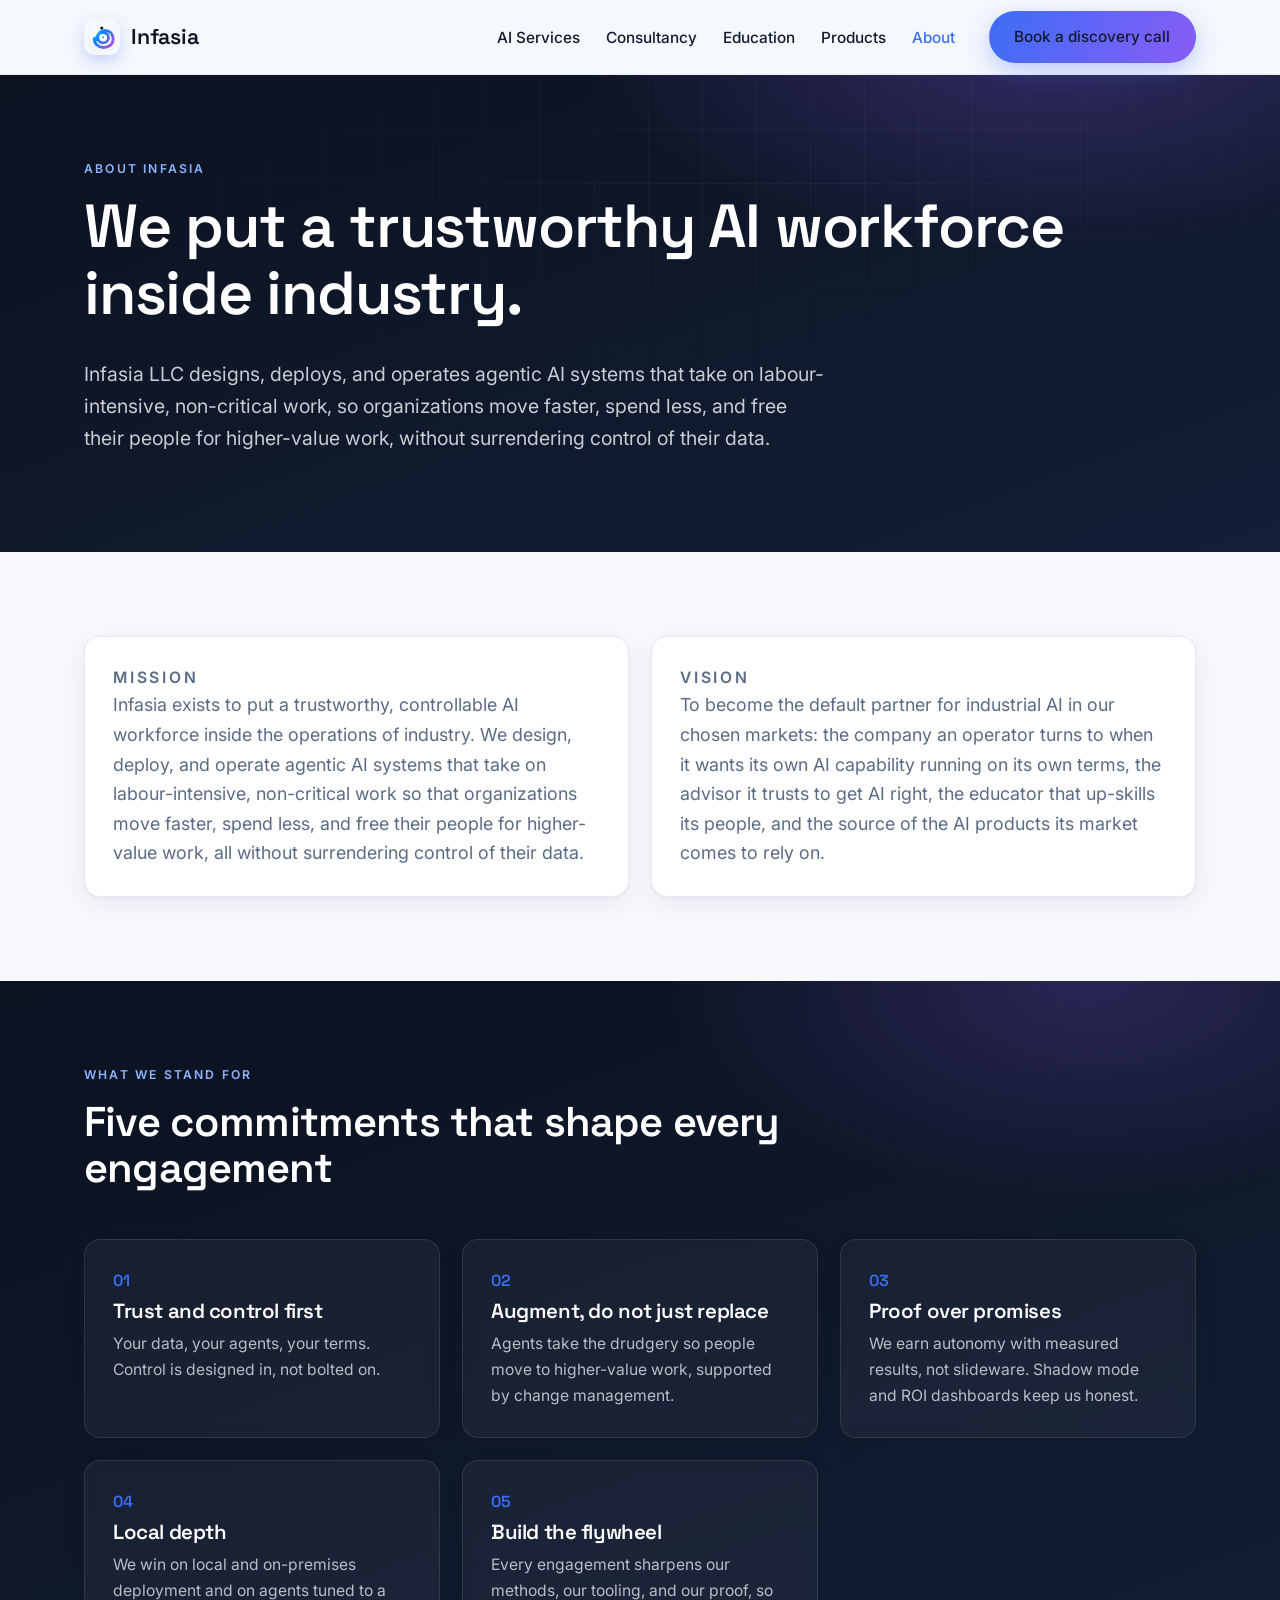
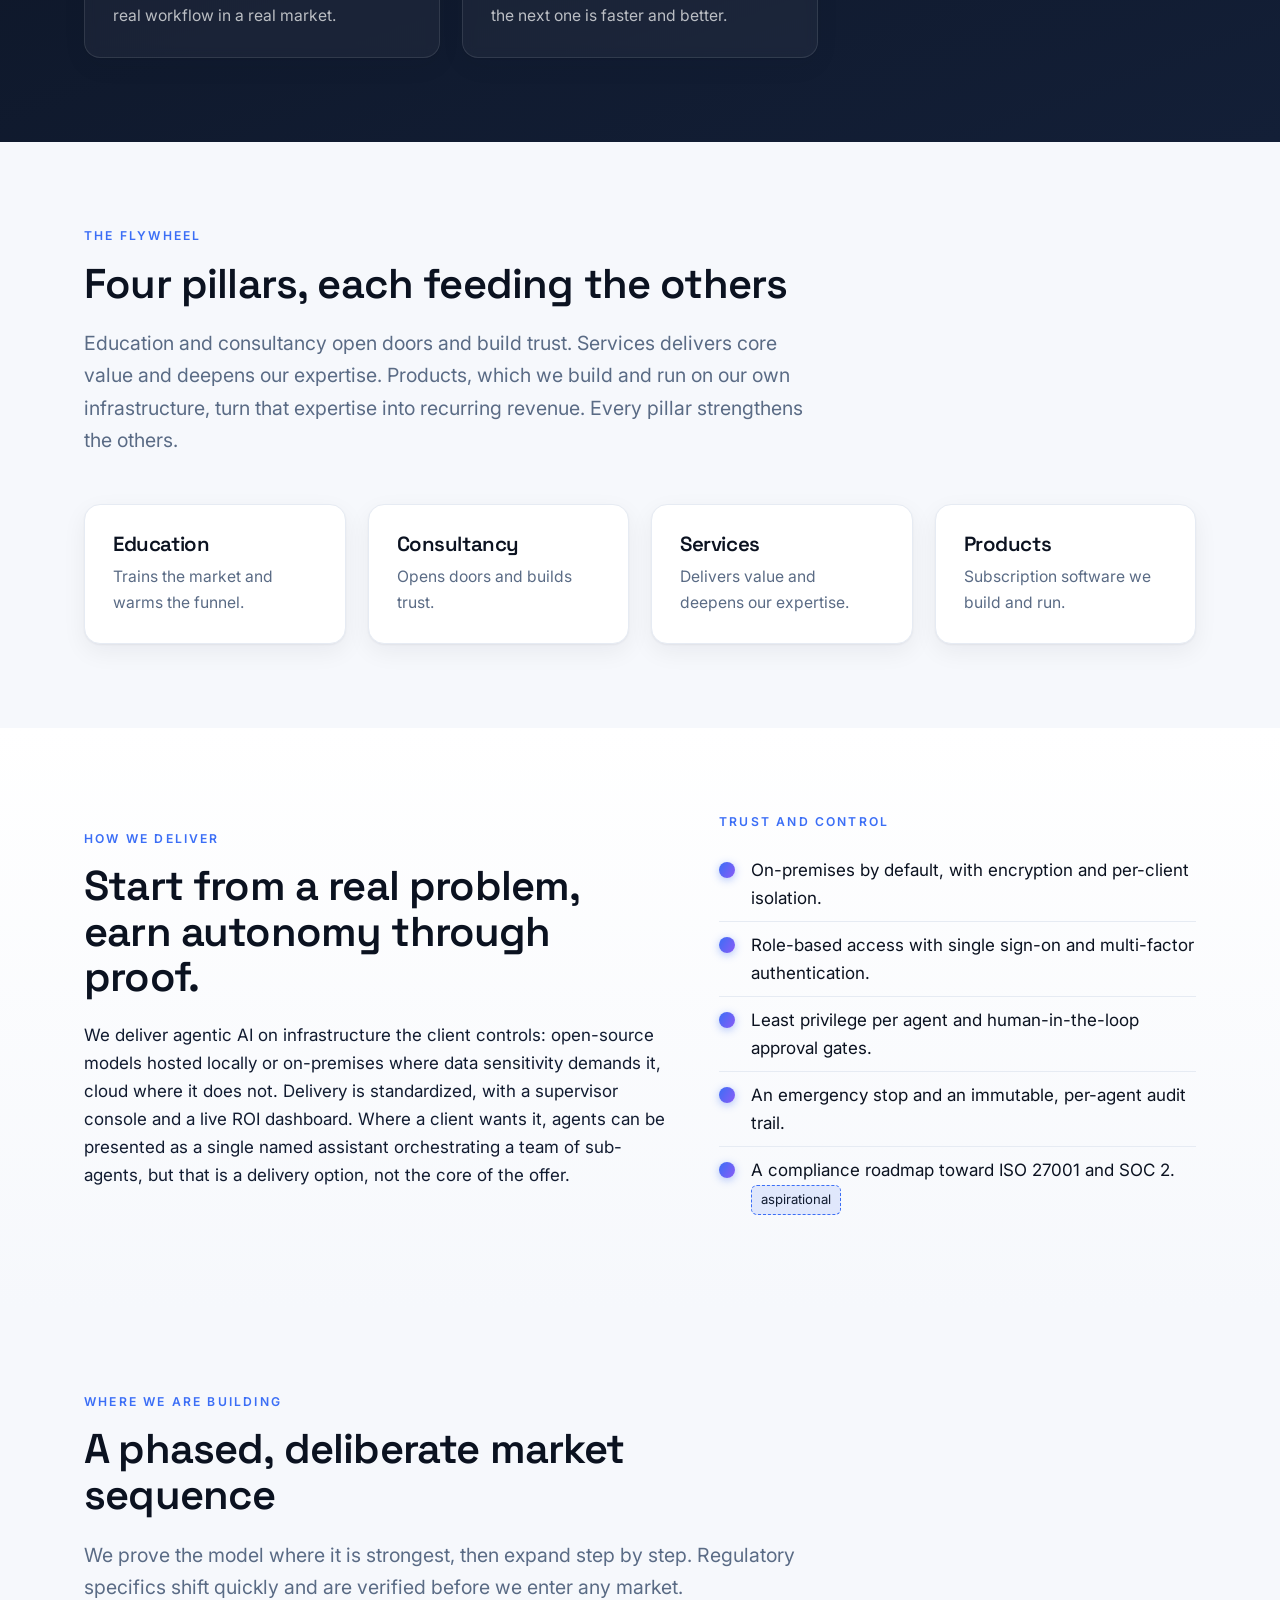
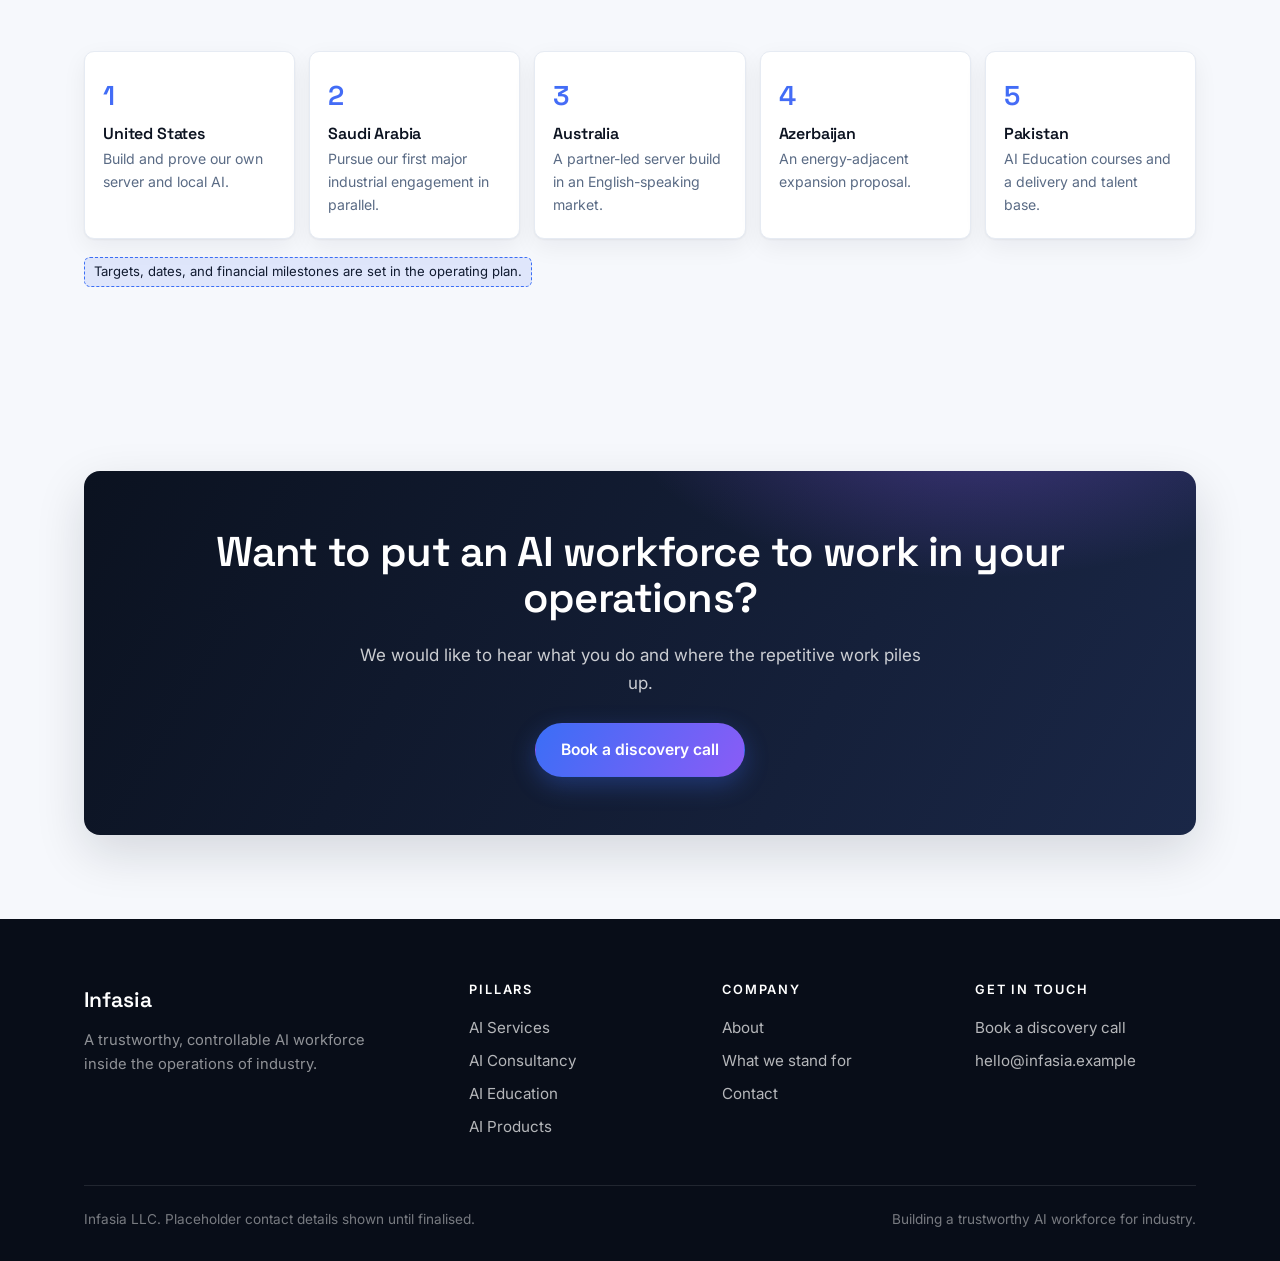
==== about.html @ 5b5d601c "Infasia website ready for GitHub Pages: real logo, favicons, CNAME, deploy guide" ====
<!DOCTYPE html>
<html lang="en">
<head>
<meta charset="UTF-8" />
<meta name="viewport" content="width=device-width, initial-scale=1.0" />
<title>About | Infasia</title>
<meta name="description" content="Infasia exists to put a trustworthy, controllable AI workforce inside the operations of industry. Our mission, vision, values, and the flywheel that drives us." />
<link rel="preconnect" href="https://fonts.googleapis.com" />
<link rel="preconnect" href="https://fonts.gstatic.com" crossorigin />
<link href="https://fonts.googleapis.com/css2?family=Space+Grotesk:wght@400;500;600;700&family=Inter:wght@400;500;600&display=swap" rel="stylesheet" />
<link rel="icon" href="assets/logo-mark.svg" type="image/svg+xml" />
<link rel="icon" type="image/png" href="assets/logo-mark.png" />
<link rel="apple-touch-icon" href="assets/logo-mark.png" />
<link rel="stylesheet" href="assets/styles.css" />
</head>
<body>

<header class="site-header">
  <div class="wrap nav">
    <a class="brand" href="index.html" aria-label="Infasia home">
      <img class="mark" src="assets/logo-mark.svg" alt="Infasia logo" width="36" height="36" />
      <span class="name">Infasia</span>
    </a>
    <button class="nav-toggle" aria-label="Menu">&#9776;</button>
    <ul class="nav-links">
      <li><a href="services.html">AI Services</a></li>
      <li><a href="consultancy.html">Consultancy</a></li>
      <li><a href="education.html">Education</a></li>
      <li><a href="products.html">Products</a></li>
      <li><a href="about.html">About</a></li>
      <li class="nav-cta"><a class="btn btn-gold" href="contact.html">Book a discovery call</a></li>
    </ul>
  </div>
</header>

<section class="page-head">
  <div class="wrap">
    <p class="eyebrow">About Infasia</p>
    <h1>We put a trustworthy AI workforce inside industry.</h1>
    <p class="lede">Infasia LLC designs, deploys, and operates agentic AI systems that take on labour-intensive, non-critical work, so organizations move faster, spend less, and free their people for higher-value work, without surrendering control of their data.</p>
  </div>
</section>

<!-- MISSION + VISION -->
<section>
  <div class="wrap">
    <div class="grid grid-2">
      <div class="card">
        <p class="eyebrow">Mission</p>
        <p class="prose" style="font-size:1.12rem;">Infasia exists to put a trustworthy, controllable AI workforce inside the operations of industry. We design, deploy, and operate agentic AI systems that take on labour-intensive, non-critical work so that organizations move faster, spend less, and free their people for higher-value work, all without surrendering control of their data.</p>
      </div>
      <div class="card">
        <p class="eyebrow">Vision</p>
        <p class="prose" style="font-size:1.12rem;">To become the default partner for industrial AI in our chosen markets: the company an operator turns to when it wants its own AI capability running on its own terms, the advisor it trusts to get AI right, the educator that up-skills its people, and the source of the AI products its market comes to rely on.</p>
      </div>
    </div>
  </div>
</section>

<!-- VALUES -->
<section id="values" class="bg-ink">
  <div class="wrap">
    <div class="section-head">
      <p class="eyebrow">What we stand for</p>
      <h2>Five commitments that shape every engagement</h2>
    </div>
    <div class="grid grid-3">
      <div class="card dark">
        <span class="pillar-num">01</span>
        <h3>Trust and control first</h3>
        <p>Your data, your agents, your terms. Control is designed in, not bolted on.</p>
      </div>
      <div class="card dark">
        <span class="pillar-num">02</span>
        <h3>Augment, do not just replace</h3>
        <p>Agents take the drudgery so people move to higher-value work, supported by change management.</p>
      </div>
      <div class="card dark">
        <span class="pillar-num">03</span>
        <h3>Proof over promises</h3>
        <p>We earn autonomy with measured results, not slideware. Shadow mode and ROI dashboards keep us honest.</p>
      </div>
      <div class="card dark">
        <span class="pillar-num">04</span>
        <h3>Local depth</h3>
        <p>We win on local and on-premises deployment and on agents tuned to a real workflow in a real market.</p>
      </div>
      <div class="card dark">
        <span class="pillar-num">05</span>
        <h3>Build the flywheel</h3>
        <p>Every engagement sharpens our methods, our tooling, and our proof, so the next one is faster and better.</p>
      </div>
    </div>
  </div>
</section>

<!-- FLYWHEEL -->
<section>
  <div class="wrap">
    <div class="section-head">
      <p class="eyebrow">The flywheel</p>
      <h2>Four pillars, each feeding the others</h2>
      <p class="lede muted">Education and consultancy open doors and build trust. Services delivers core value and deepens our expertise. Products, which we build and run on our own infrastructure, turn that expertise into recurring revenue. Every pillar strengthens the others.</p>
    </div>
    <div class="grid grid-4">
      <a class="card" href="education.html"><h3>Education</h3><p>Trains the market and warms the funnel.</p></a>
      <a class="card" href="consultancy.html"><h3>Consultancy</h3><p>Opens doors and builds trust.</p></a>
      <a class="card" href="services.html"><h3>Services</h3><p>Delivers value and deepens our expertise.</p></a>
      <a class="card" href="products.html"><h3>Products</h3><p>Subscription software we build and run.</p></a>
    </div>
  </div>
</section>

<!-- HOW WE DELIVER / TRUST -->
<section class="bg-soft">
  <div class="wrap">
    <div class="split">
      <div>
        <p class="eyebrow">How we deliver</p>
        <h2>Start from a real problem, earn autonomy through proof.</h2>
        <p class="prose">We deliver agentic AI on infrastructure the client controls: open-source models hosted locally or on-premises where data sensitivity demands it, cloud where it does not. Delivery is standardized, with a supervisor console and a live ROI dashboard. Where a client wants it, agents can be presented as a single named assistant orchestrating a team of sub-agents, but that is a delivery option, not the core of the offer.</p>
      </div>
      <div>
        <p class="eyebrow">Trust and Control</p>
        <ul class="ticks">
          <li>On-premises by default, with encryption and per-client isolation.</li>
          <li>Role-based access with single sign-on and multi-factor authentication.</li>
          <li>Least privilege per agent and human-in-the-loop approval gates.</li>
          <li>An emergency stop and an immutable, per-agent audit trail.</li>
          <li>A compliance roadmap toward ISO 27001 and SOC 2. <span class="placeholder">aspirational</span></li>
        </ul>
      </div>
    </div>
  </div>
</section>

<!-- MARKET SEQUENCE -->
<section>
  <div class="wrap">
    <div class="section-head">
      <p class="eyebrow">Where we are building</p>
      <h2>A phased, deliberate market sequence</h2>
      <p class="lede muted">We prove the model where it is strongest, then expand step by step. Regulatory specifics shift quickly and are verified before we enter any market.</p>
    </div>
    <div class="ladder">
      <div class="step"><div class="n">1</div><h4>United States</h4><p>Build and prove our own server and local AI.</p></div>
      <div class="step"><div class="n">2</div><h4>Saudi Arabia</h4><p>Pursue our first major industrial engagement in parallel.</p></div>
      <div class="step"><div class="n">3</div><h4>Australia</h4><p>A partner-led server build in an English-speaking market.</p></div>
      <div class="step"><div class="n">4</div><h4>Azerbaijan</h4><p>An energy-adjacent expansion proposal.</p></div>
      <div class="step"><div class="n">5</div><h4>Pakistan</h4><p>AI Education courses and a delivery and talent base.</p></div>
    </div>
    <p class="muted" style="margin-top:18px;font-size:.92rem;"><span class="placeholder">Targets, dates, and financial milestones are set in the operating plan.</span></p>
  </div>
</section>

<!-- CTA -->
<section>
  <div class="wrap">
    <div class="cta-band">
      <h2>Want to put an AI workforce to work in your operations?</h2>
      <p>We would like to hear what you do and where the repetitive work piles up.</p>
      <div class="actions">
        <a class="btn btn-gold" href="contact.html">Book a discovery call</a>
      </div>
    </div>
  </div>
</section>

<footer class="site-footer">
  <div class="wrap">
    <div class="footer-grid">
      <div class="footer-brand">
        <span class="name">Infasia</span>
        <p>A trustworthy, controllable AI workforce inside the operations of industry.</p>
      </div>
      <div>
        <h4>Pillars</h4>
        <a href="services.html">AI Services</a>
        <a href="consultancy.html">AI Consultancy</a>
        <a href="education.html">AI Education</a>
        <a href="products.html">AI Products</a>
      </div>
      <div>
        <h4>Company</h4>
        <a href="about.html">About</a>
        <a href="about.html#values">What we stand for</a>
        <a href="contact.html">Contact</a>
      </div>
      <div>
        <h4>Get in touch</h4>
        <a href="contact.html">Book a discovery call</a>
        <a href="mailto:hello@infasia.example">hello@infasia.example</a>
      </div>
    </div>
    <div class="footer-bottom">
      <span>Infasia LLC. Placeholder contact details shown until finalised.</span>
      <span>Building a trustworthy AI workforce for industry.</span>
    </div>
  </div>
</footer>

<script src="assets/site.js"></script>
</body>
</html>
---- assets/styles.css ----
/* ==========================================================================
   Infasia LLC - shared site styles
   A trustworthy, controllable AI workforce for industry
   Visual language: prestigious deep-tech. Cool ink, luminous blue-to-violet.
   ========================================================================== */

:root {
  --ink: #0B1220;          /* deep midnight, primary */
  --ink-700: #111B30;
  --ink-500: #1B2942;      /* gradient mid */
  --ink-400: #24344f;
  --slate: #58688200;      /* placeholder, overridden below */
  --slate: #5a6b85;        /* muted body text on light */
  --line: #e6ebf3;         /* cool hairline on light */
  --ivory: #F6F8FC;        /* page background, cool off-white */
  --ivory-card: #ffffff;   /* raised card */

  --gold: #3B6EF6;         /* primary accent (kept name for back-compat) */
  --gold-soft: #8FB4FF;    /* lighter accent for on-dark text */
  --violet: #8A5CF6;       /* secondary accent */
  --cyan: #38D6E0;         /* tertiary glow */
  --accent-grad: linear-gradient(120deg, #3B6EF6 0%, #8A5CF6 100%);
  --accent-grad-soft: linear-gradient(120deg, #5B86F8 0%, #9B72F7 100%);

  --white: #ffffff;

  --maxw: 1160px;
  --radius: 16px;
  --radius-sm: 10px;
  --shadow-sm: 0 1px 2px rgba(11,18,32,.05), 0 8px 24px rgba(11,18,32,.06);
  --shadow-md: 0 18px 50px rgba(11,18,32,.14);
  --glow: 0 0 0 1px rgba(59,110,246,.25), 0 16px 50px rgba(59,110,246,.28);

  --display: "Space Grotesk", "Segoe UI", system-ui, sans-serif;
  --sans: "Inter", -apple-system, BlinkMacSystemFont, "Segoe UI", Roboto, Helvetica, Arial, sans-serif;
}

* { box-sizing: border-box; }
html { scroll-behavior: smooth; }

body {
  margin: 0;
  font-family: var(--sans);
  color: var(--ink);
  background: var(--ivory);
  line-height: 1.65;
  font-size: 17px;
  -webkit-font-smoothing: antialiased;
}

h1, h2, h3, h4 { font-family: var(--display); font-weight: 600; line-height: 1.1; color: var(--ink); margin: 0 0 .5em; letter-spacing: -0.02em; }
h1 { font-size: clamp(2.4rem, 5.2vw, 3.8rem); font-weight: 600; }
h2 { font-size: clamp(1.8rem, 3.6vw, 2.6rem); }
h3 { font-size: 1.28rem; }
p { margin: 0 0 1.1em; }
a { color: var(--gold); text-decoration: none; }
a:hover { color: var(--violet); }

.wrap { max-width: var(--maxw); margin: 0 auto; padding: 0 24px; }
.narrow { max-width: 780px; }

.eyebrow {
  font-family: var(--sans);
  font-size: .76rem;
  font-weight: 600;
  letter-spacing: .18em;
  text-transform: uppercase;
  color: var(--gold);
  margin: 0 0 .9rem;
}

.lede { font-size: 1.22rem; color: var(--ink-700); }
.muted { color: var(--slate); }
.grad-text { background: var(--accent-grad); -webkit-background-clip: text; background-clip: text; color: transparent; }

/* ---------- Buttons ---------- */
.btn {
  display: inline-block;
  font-family: var(--sans);
  font-weight: 600;
  font-size: .98rem;
  padding: .82em 1.6em;
  border-radius: 999px;
  border: 1.5px solid transparent;
  cursor: pointer;
  transition: transform .15s ease, box-shadow .2s ease, background .2s ease, color .2s ease, border-color .2s ease;
}
.btn:hover { transform: translateY(-1px); }
.btn-primary { background: var(--ink); color: var(--white); }
.btn-primary:hover { background: var(--ink-700); color: var(--white); }
.btn-gold { background: var(--accent-grad); color: var(--white); box-shadow: 0 8px 24px rgba(59,110,246,.32); }
.btn-gold:hover { background: var(--accent-grad-soft); color: var(--white); box-shadow: 0 12px 30px rgba(123,92,246,.4); }
.btn-ghost { border-color: var(--ink); color: var(--ink); background: transparent; }
.btn-ghost:hover { background: var(--ink); color: var(--white); }
.btn-ghost-light { border-color: rgba(255,255,255,.4); color: var(--white); background: rgba(255,255,255,.04); }
.btn-ghost-light:hover { background: var(--white); color: var(--ink); }

/* ---------- Header / nav ---------- */
.site-header {
  position: sticky; top: 0; z-index: 50;
  background: rgba(246,248,252,.82);
  backdrop-filter: saturate(180%) blur(14px);
  border-bottom: 1px solid var(--line);
}
.nav { display: flex; align-items: center; justify-content: space-between; height: 74px; }
.brand { display: flex; align-items: center; gap: 11px; }
.brand .mark { width: 36px; height: 36px; flex: none; border-radius: 11px; box-shadow: 0 6px 16px rgba(59,110,246,.28); }
.brand .name { font-family: var(--display); font-weight: 600; font-size: 1.34rem; letter-spacing: -0.01em; color: var(--ink); }
.nav-links { display: flex; align-items: center; gap: 26px; list-style: none; margin: 0; padding: 0; }
.nav-links a { font-size: .96rem; font-weight: 500; color: var(--ink-700); }
.nav-links a:hover, .nav-links a.active { color: var(--gold); }
.nav-cta { margin-left: 8px; }
.nav-toggle { display: none; background: none; border: 0; font-size: 1.6rem; color: var(--ink); cursor: pointer; }

/* ---------- Hero ---------- */
.hero {
  position: relative; overflow: hidden;
  background:
    radial-gradient(900px 420px at 78% -8%, rgba(138,92,246,.34), transparent 62%),
    radial-gradient(820px 460px at 8% 110%, rgba(56,214,224,.16), transparent 60%),
    linear-gradient(165deg, #0B1220 0%, #111B30 60%, #15233f 100%);
  color: var(--white);
  padding: 104px 0 112px;
}
.hero::before {
  content: ""; position: absolute; inset: 0; pointer-events: none;
  background-image: linear-gradient(rgba(255,255,255,.045) 1px, transparent 1px), linear-gradient(90deg, rgba(255,255,255,.045) 1px, transparent 1px);
  background-size: 54px 54px;
  mask-image: radial-gradient(70% 60% at 50% 30%, #000 0%, transparent 80%);
}
.hero > .wrap { position: relative; }
.hero h1 { color: var(--white); max-width: 17ch; }
.hero .eyebrow { color: var(--gold-soft); }
.hero .lede { color: rgba(255,255,255,.78); max-width: 56ch; }
.hero .actions { margin-top: 30px; display: flex; gap: 14px; flex-wrap: wrap; }

/* ---------- Sections ---------- */
section { padding: 84px 0; }
.section-head { max-width: 730px; margin-bottom: 48px; }
.section-head.center { margin-left: auto; margin-right: auto; text-align: center; }

.bg-ink { position: relative; overflow: hidden; color: var(--white);
  background:
    radial-gradient(700px 360px at 85% 0%, rgba(138,92,246,.22), transparent 60%),
    linear-gradient(160deg, #0B1220, #131f37);
}
.bg-ink h2, .bg-ink h3 { color: var(--white); }
.bg-ink .muted { color: rgba(255,255,255,.66); }
.bg-ink .eyebrow { color: var(--gold-soft); }
.bg-soft { background: linear-gradient(180deg, #ffffff, var(--ivory)); }

/* ---------- Grid + cards ---------- */
.grid { display: grid; gap: 22px; }
.grid-2 { grid-template-columns: repeat(2, 1fr); }
.grid-3 { grid-template-columns: repeat(3, 1fr); }
.grid-4 { grid-template-columns: repeat(4, 1fr); }

.card {
  background: var(--ivory-card);
  border: 1px solid var(--line);
  border-radius: var(--radius);
  padding: 28px;
  box-shadow: var(--shadow-sm);
  transition: transform .18s ease, box-shadow .18s ease, border-color .18s ease;
}
.card:hover { transform: translateY(-4px); box-shadow: var(--shadow-md); border-color: rgba(59,110,246,.35); }
.card .ic { width: 46px; height: 46px; border-radius: 12px; display: grid; place-items: center; font-size: 1.25rem; background: linear-gradient(135deg, rgba(59,110,246,.14), rgba(138,92,246,.14)); color: var(--gold); margin-bottom: 16px; }
.card h3 { margin-bottom: .4em; }
.card p { font-size: .98rem; color: var(--slate); margin: 0; }

.pillar-num { font-family: var(--display); font-weight: 600; font-size: 1rem; color: var(--gold); display: block; margin-bottom: 6px; }

/* feature card on ink */
.card.dark { background: rgba(255,255,255,.045); border-color: rgba(255,255,255,.1); backdrop-filter: blur(6px); }
.card.dark p { color: rgba(255,255,255,.7); }
.card.dark .ic { background: rgba(255,255,255,.08); color: var(--gold-soft); }

/* ---------- Ladder / steps ---------- */
.ladder { display: grid; grid-template-columns: repeat(5, 1fr); gap: 14px; }
.step { background: var(--ivory-card); border: 1px solid var(--line); border-radius: var(--radius-sm); padding: 22px 18px; position: relative; box-shadow: var(--shadow-sm); }
.step .n { font-family: var(--display); font-weight: 600; color: transparent; background: var(--accent-grad); -webkit-background-clip: text; background-clip: text; font-size: 1.7rem; }
.step h4 { font-family: var(--display); font-weight: 600; font-size: 1rem; margin: 6px 0 4px; letter-spacing: -0.01em; }
.step p { font-size: .88rem; color: var(--slate); margin: 0; }

/* ---------- Stat strip ---------- */
.strip { display: grid; grid-template-columns: repeat(3, 1fr); gap: 30px; text-align: center; }
.strip .k { font-family: var(--display); font-weight: 600; font-size: 2.5rem; color: var(--gold-soft); }
.strip .v { font-size: .95rem; color: rgba(255,255,255,.72); }

/* ---------- Ticks list ---------- */
.ticks { list-style: none; margin: 0; padding: 0; }
.ticks li { position: relative; padding: 9px 0 9px 32px; border-bottom: 1px solid var(--line); }
.bg-ink .ticks li { border-color: rgba(255,255,255,.12); }
.ticks li:last-child { border-bottom: 0; }
.ticks li::before {
  content: ""; position: absolute; left: 0; top: 15px;
  width: 16px; height: 16px; border-radius: 50%;
  background: var(--accent-grad);
  box-shadow: 0 2px 8px rgba(59,110,246,.4);
}

/* ---------- CTA band ---------- */
.cta-band { position: relative; overflow: hidden; color: var(--white); border-radius: var(--radius); padding: 58px 48px; text-align: center;
  background:
    radial-gradient(600px 300px at 80% -20%, rgba(138,92,246,.4), transparent 60%),
    linear-gradient(120deg, #0B1220 0%, #1a2747 100%);
  box-shadow: var(--shadow-md);
}
.cta-band h2 { color: var(--white); }
.cta-band p { color: rgba(255,255,255,.78); max-width: 52ch; margin-left: auto; margin-right: auto; }
.cta-band .actions { margin-top: 26px; display: flex; gap: 14px; justify-content: center; flex-wrap: wrap; }

/* ---------- Page header (interior) ---------- */
.page-head { position: relative; overflow: hidden; color: var(--white); padding: 84px 0 76px;
  background:
    radial-gradient(760px 360px at 82% -10%, rgba(138,92,246,.3), transparent 62%),
    linear-gradient(160deg, #0B1220 0%, #131f37 100%);
}
.page-head::before {
  content: ""; position: absolute; inset: 0; pointer-events: none;
  background-image: linear-gradient(rgba(255,255,255,.04) 1px, transparent 1px), linear-gradient(90deg, rgba(255,255,255,.04) 1px, transparent 1px);
  background-size: 54px 54px;
  mask-image: radial-gradient(75% 70% at 60% 20%, #000, transparent 80%);
}
.page-head > .wrap { position: relative; }
.page-head h1 { color: var(--white); }
.page-head .lede { color: rgba(255,255,255,.78); max-width: 62ch; }
.page-head .eyebrow { color: var(--gold-soft); }
.page-head .placeholder { color: #fff; }

/* ---------- Footer ---------- */
.site-footer { background: #080d18; color: rgba(255,255,255,.7); padding: 64px 0 30px; }
.footer-grid { display: grid; grid-template-columns: 1.6fr 1fr 1fr 1fr; gap: 32px; }
.site-footer h4 { color: var(--white); font-family: var(--sans); font-size: .8rem; letter-spacing: .14em; text-transform: uppercase; margin-bottom: 14px; }
.site-footer a { color: rgba(255,255,255,.7); display: block; padding: 4px 0; font-size: .95rem; }
.site-footer a:hover { color: var(--gold-soft); }
.footer-brand .name { font-family: var(--display); font-weight: 600; color: var(--white); font-size: 1.32rem; }
.footer-brand p { font-size: .92rem; color: rgba(255,255,255,.55); max-width: 34ch; margin-top: 10px; }
.footer-bottom { border-top: 1px solid rgba(255,255,255,.1); margin-top: 42px; padding-top: 22px; display: flex; justify-content: space-between; flex-wrap: wrap; gap: 10px; font-size: .85rem; color: rgba(255,255,255,.45); }

/* ---------- Misc ---------- */
.placeholder { background: rgba(59,110,246,.12); border: 1px dashed var(--gold); color: var(--ink-700); font-size: .82rem; padding: 3px 9px; border-radius: 6px; display: inline-block; }
.badge-row { display: flex; flex-wrap: wrap; gap: 10px; margin-top: 18px; }
.badge { font-size: .82rem; font-weight: 600; color: #cdd9f2; background: rgba(255,255,255,.05); border: 1px solid rgba(255,255,255,.16); padding: 7px 14px; border-radius: 999px; }
.split { display: grid; grid-template-columns: 1.1fr .9fr; gap: 52px; align-items: center; }
.prose p, .prose { color: var(--ink-700); }

/* ---------- Responsive ---------- */
@media (max-width: 920px) {
  .grid-3, .grid-4 { grid-template-columns: repeat(2, 1fr); }
  .ladder { grid-template-columns: repeat(2, 1fr); }
  .footer-grid { grid-template-columns: 1fr 1fr; }
  .split { grid-template-columns: 1fr; gap: 30px; }
  .strip { grid-template-columns: 1fr; gap: 18px; }
}
@media (max-width: 640px) {
  .nav-links { display: none; }
  .nav-toggle { display: block; }
  .nav-links.open { display: flex; position: absolute; top: 74px; left: 0; right: 0; flex-direction: column; background: var(--ivory); border-bottom: 1px solid var(--line); padding: 18px 24px; gap: 14px; }
  .grid-2, .grid-3, .grid-4 { grid-template-columns: 1fr; }
  .ladder { grid-template-columns: 1fr; }
  .footer-grid { grid-template-columns: 1fr; }
  .cta-band { padding: 40px 24px; }
  section { padding: 60px 0; }
}
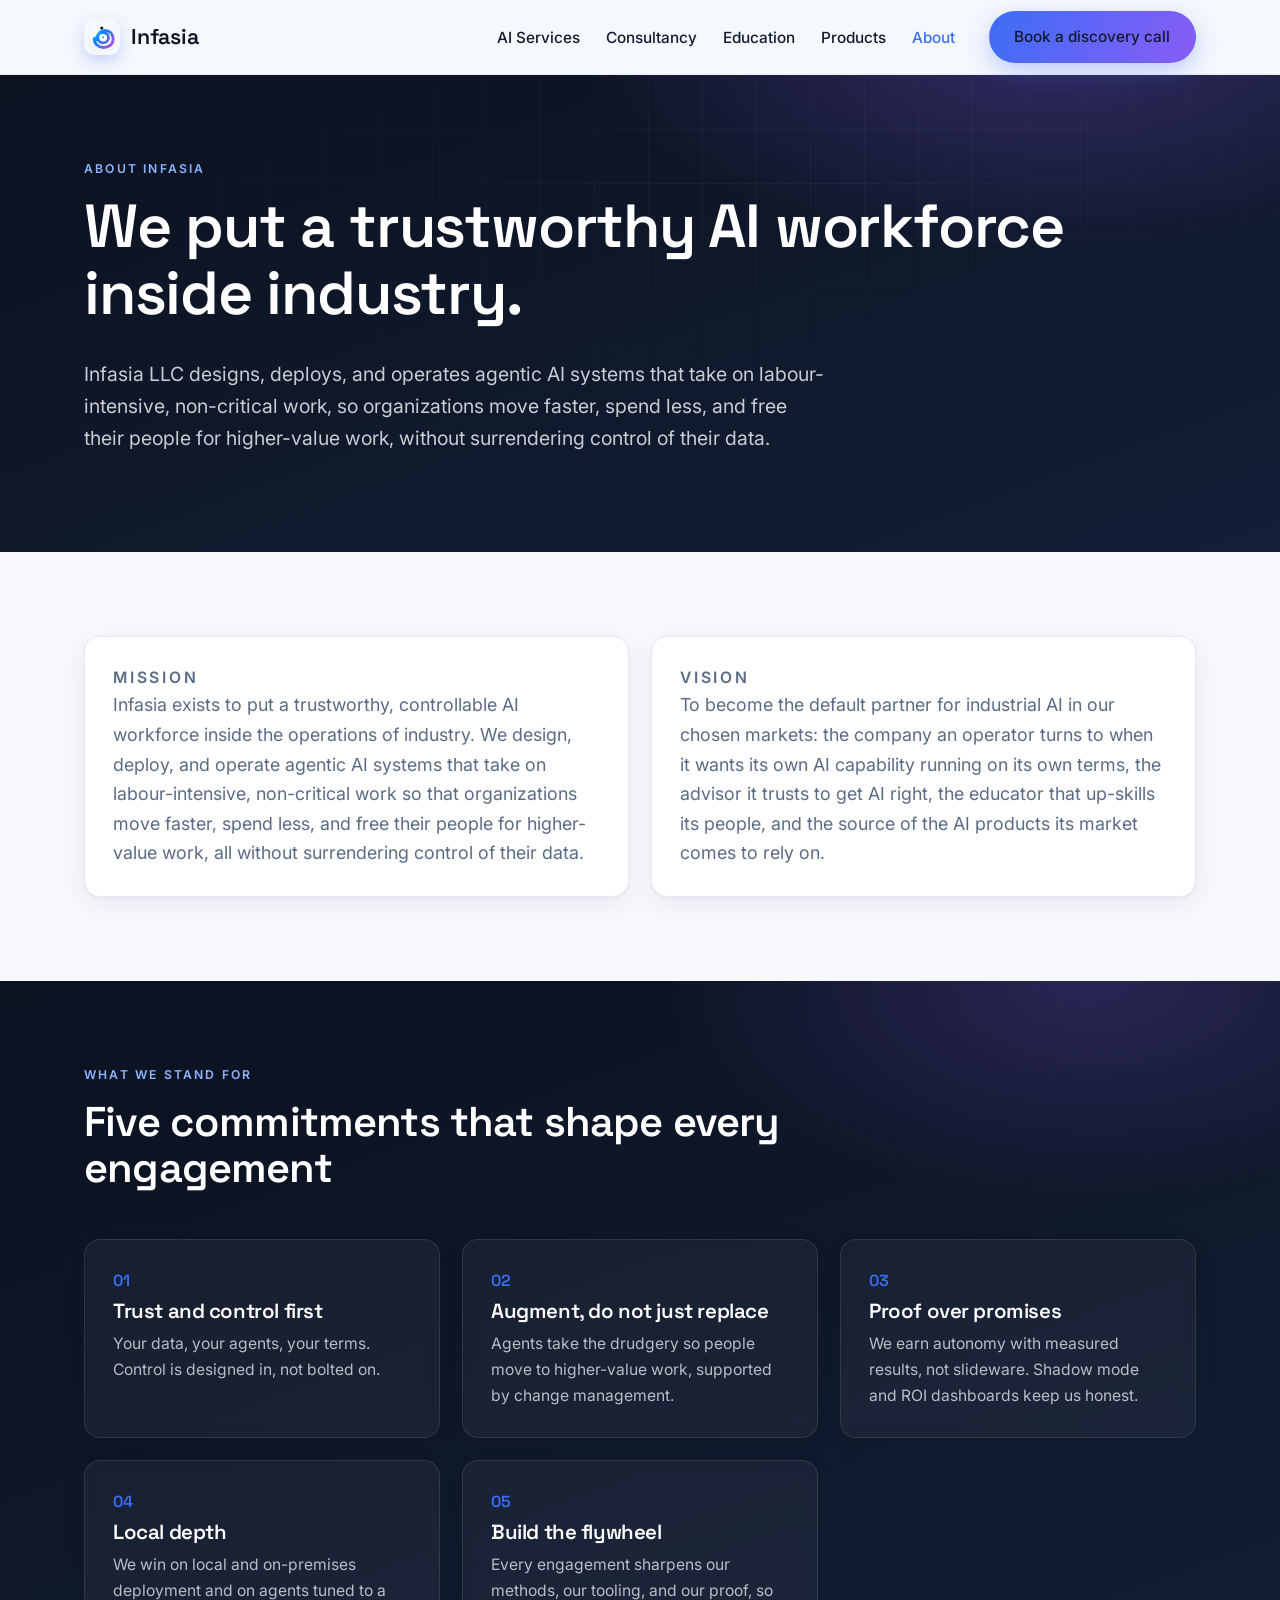
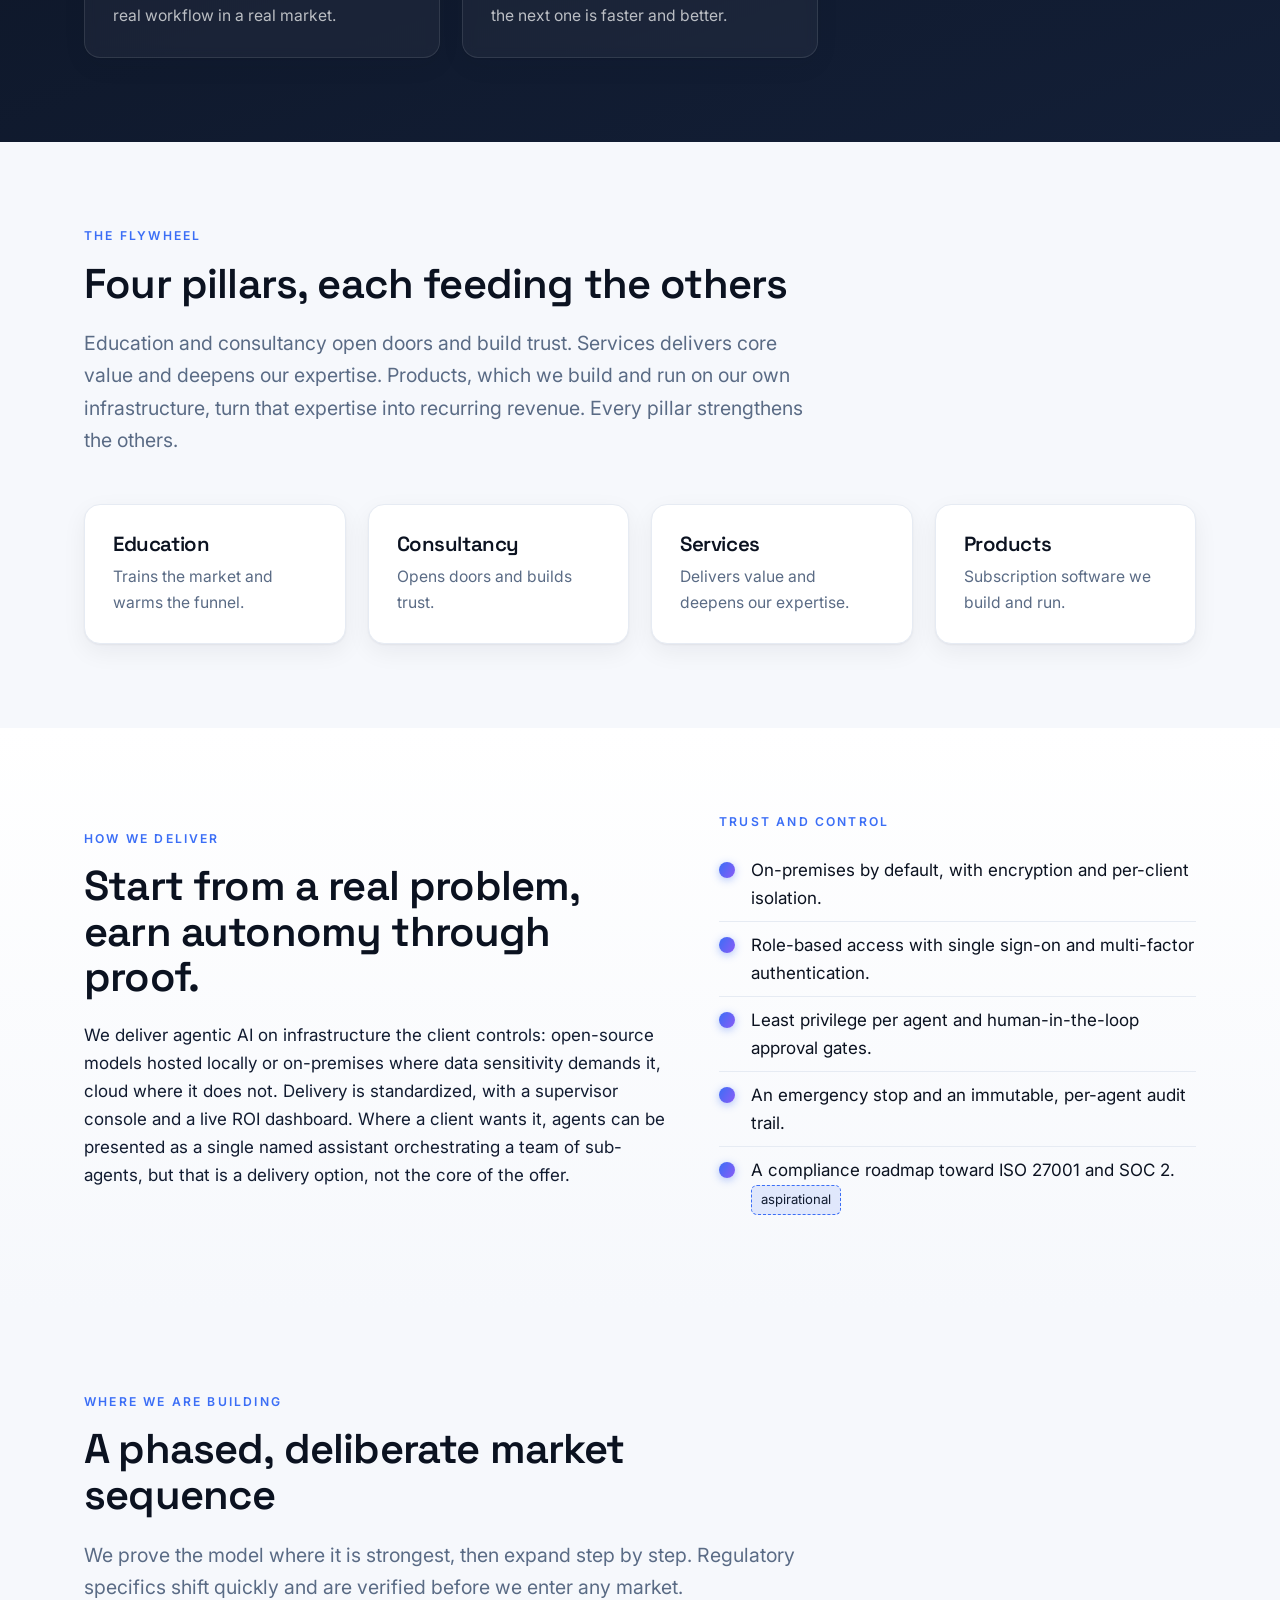
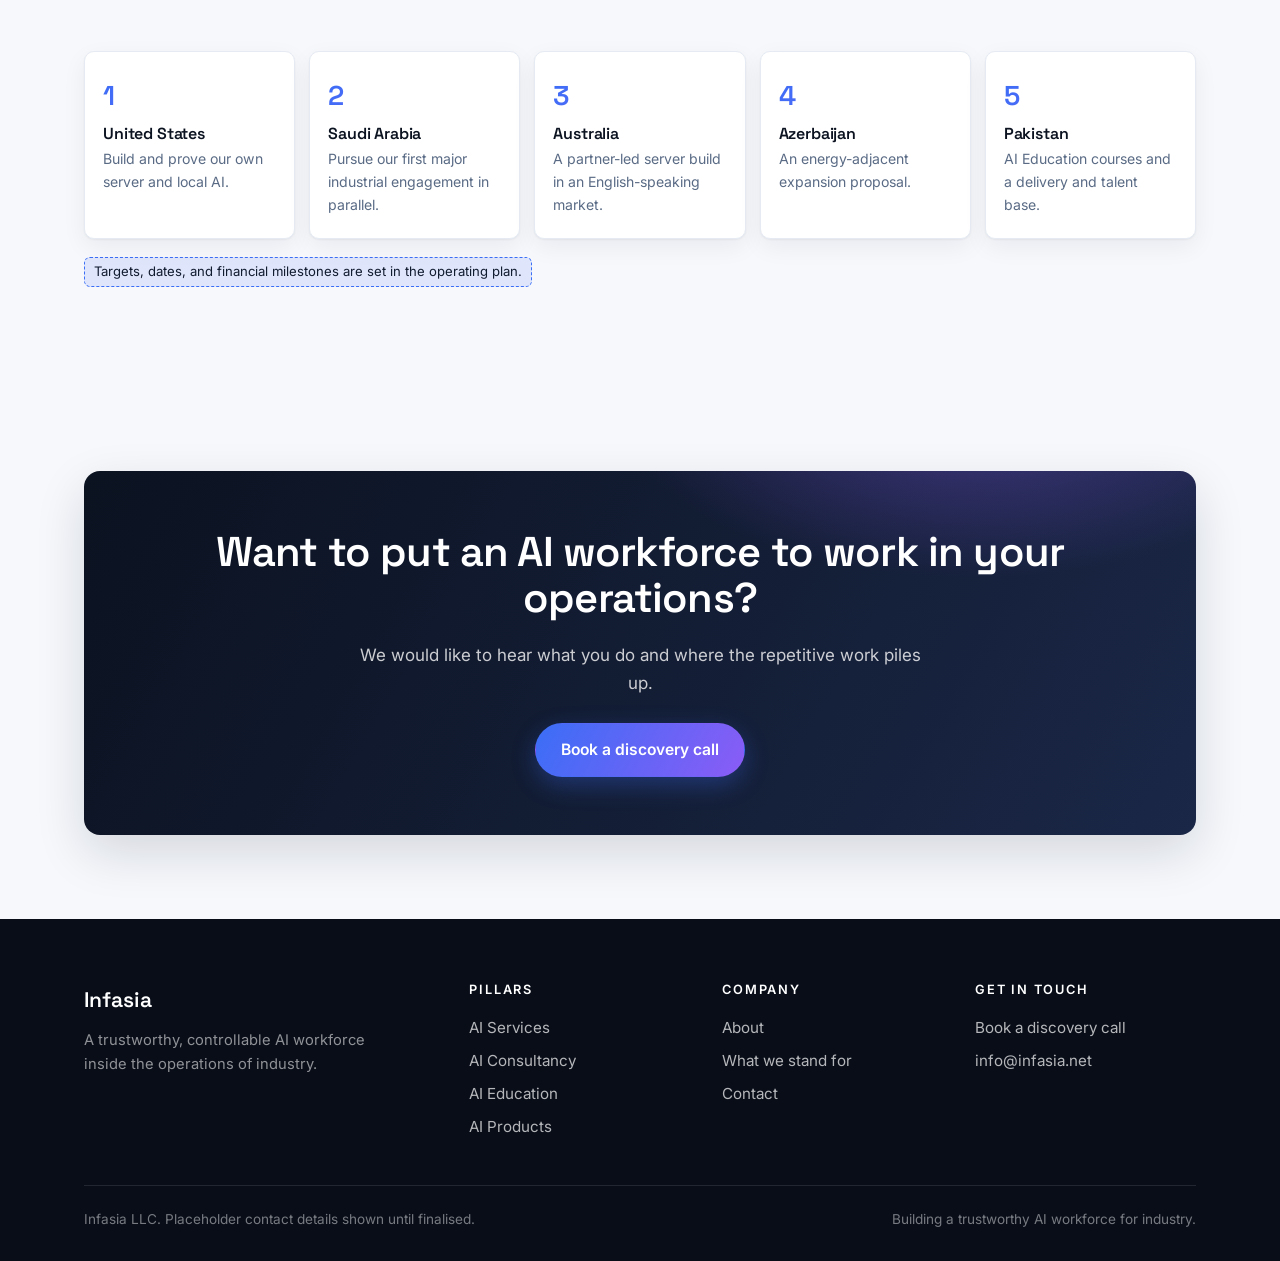
==== commit 2922e4d8: "Set contact email to info@infasia.net" ====
--- a/about.html
+++ b/about.html
@@ -189,7 +189,7 @@
       <div>
         <h4>Get in touch</h4>
         <a href="contact.html">Book a discovery call</a>
-        <a href="mailto:hello@infasia.example">hello@infasia.example</a>
+        <a href="mailto:info@infasia.net">info@infasia.net</a>
       </div>
     </div>
     <div class="footer-bottom">
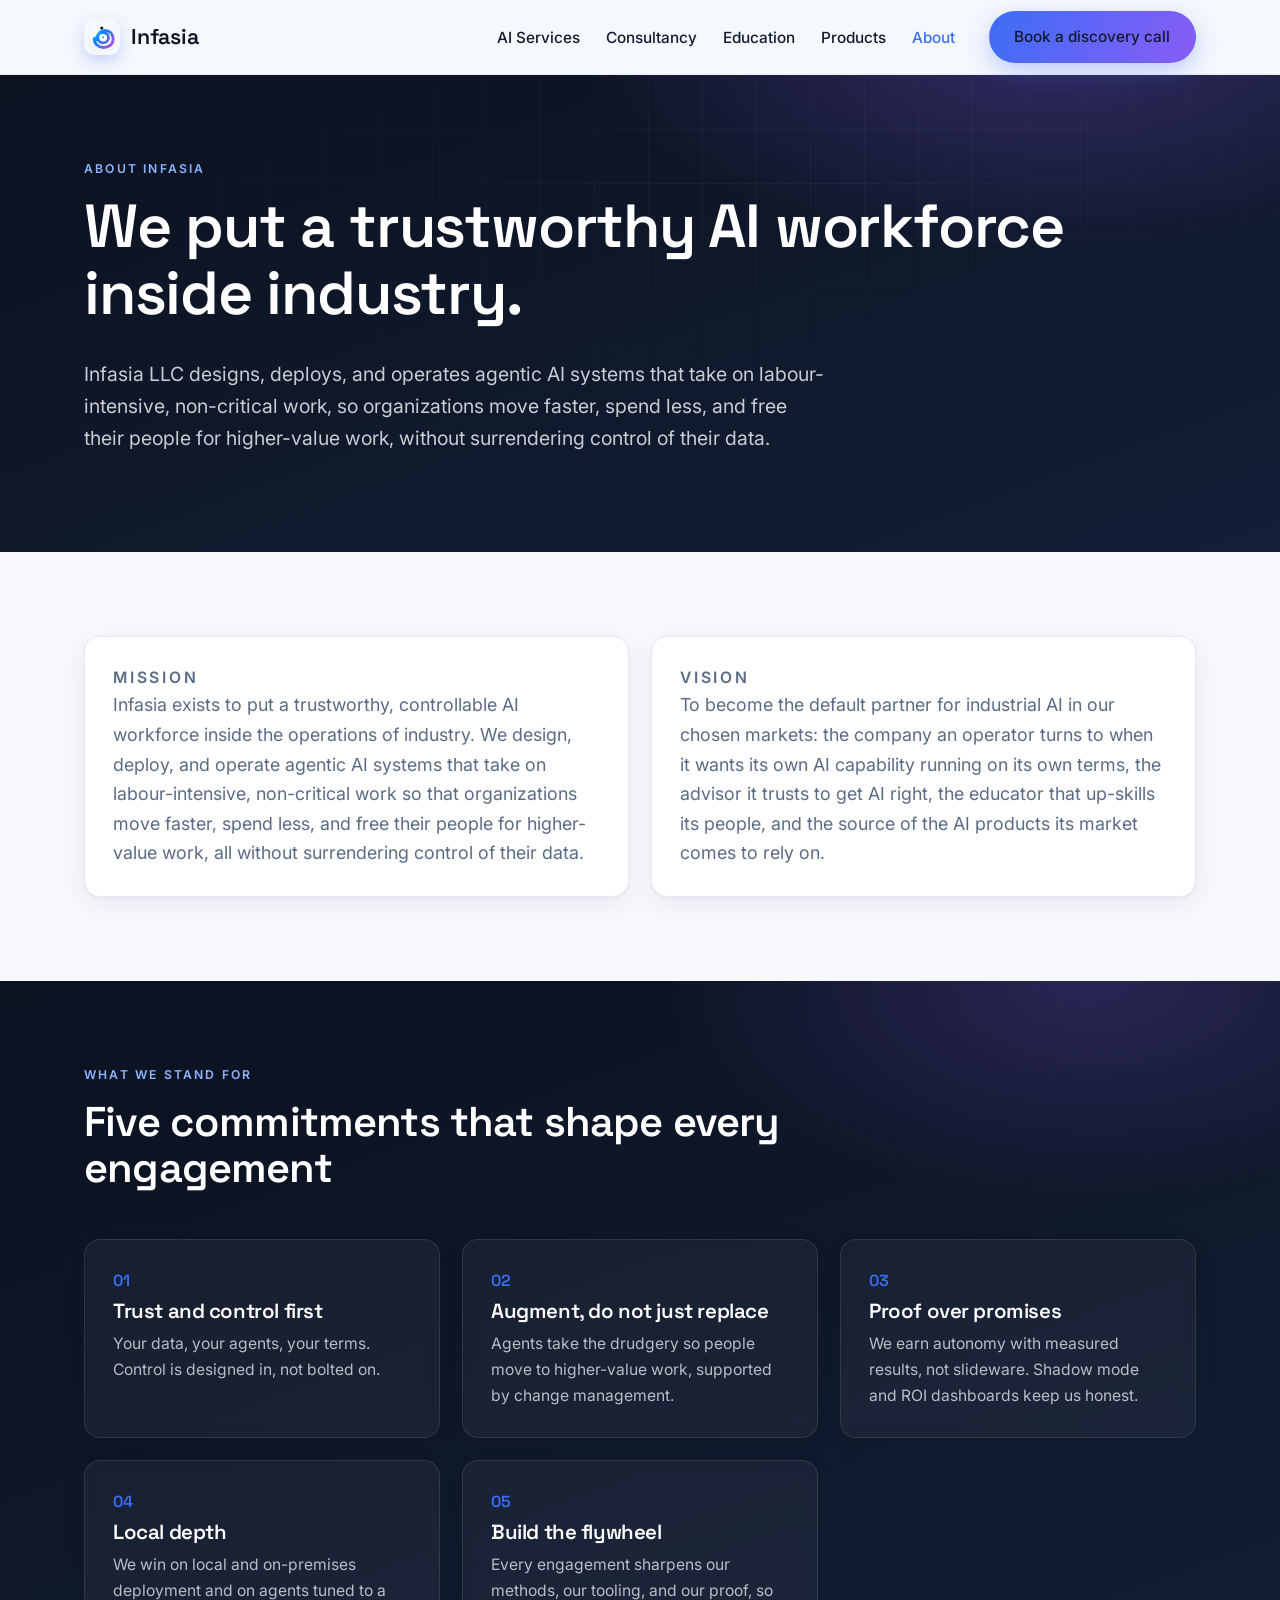
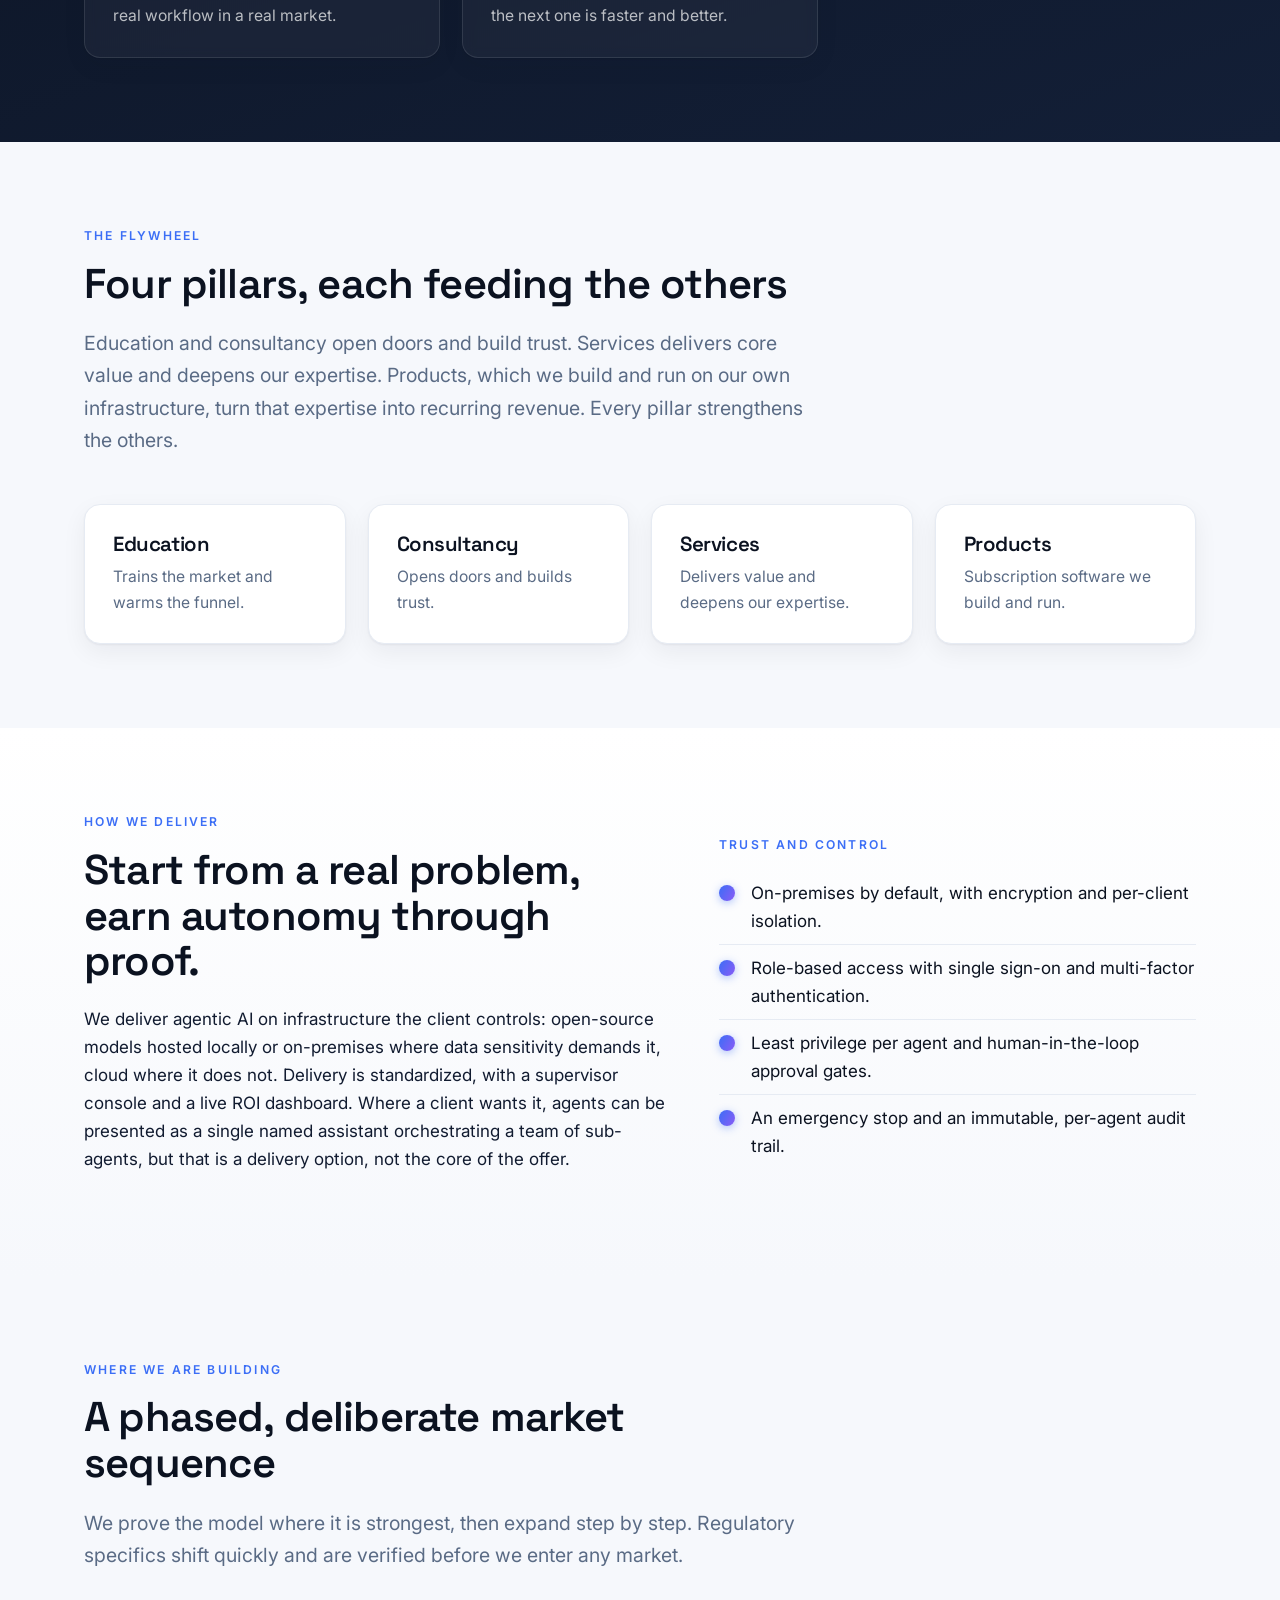
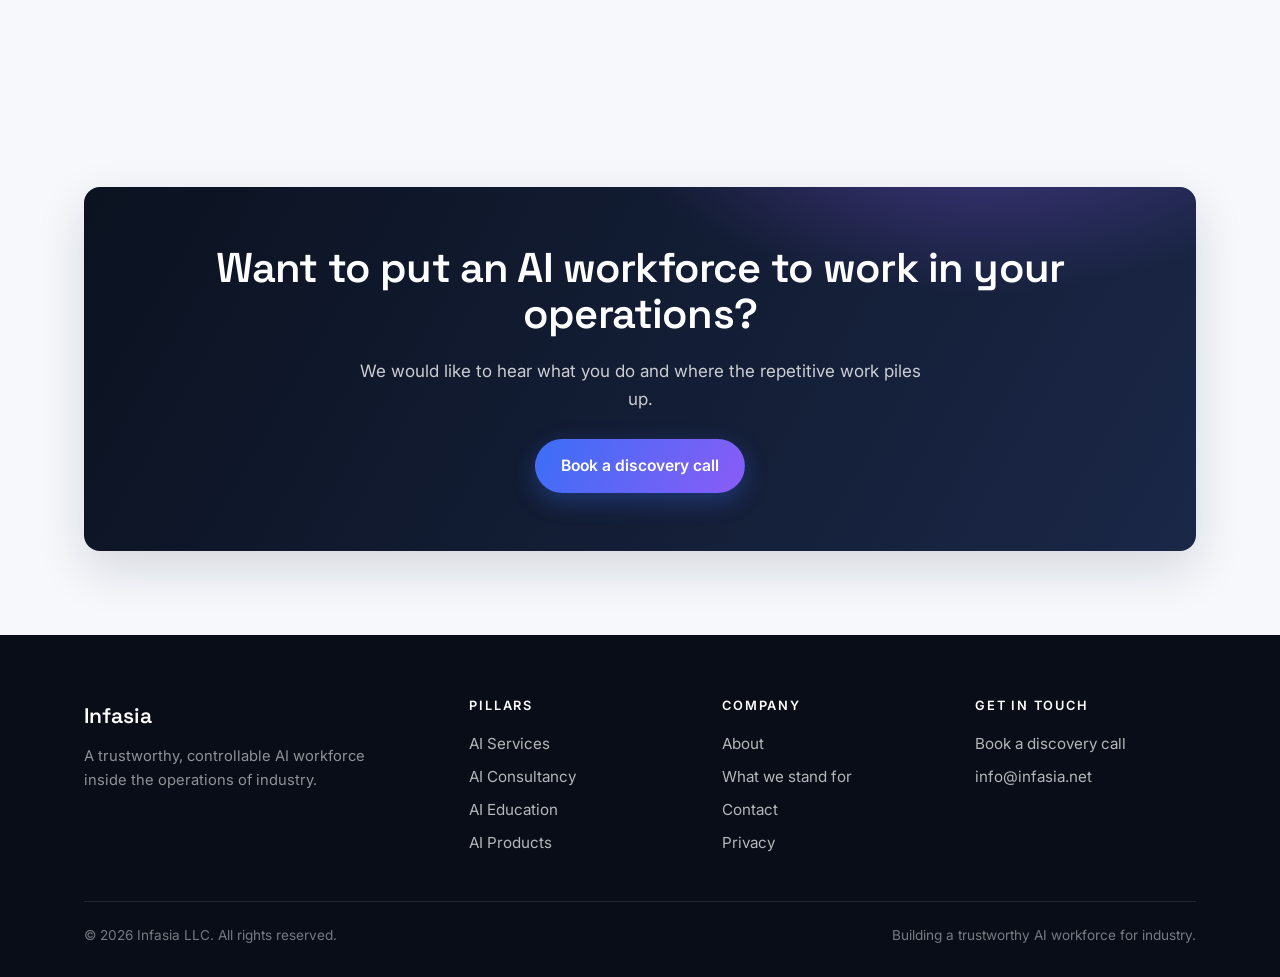
==== commit 958c7fd9: "Content: working contact form (FormSubmit), phone, privacy policy, copyright; remove placeholders, c" ====
--- a/about.html
+++ b/about.html
@@ -127,7 +127,6 @@
           <li>Role-based access with single sign-on and multi-factor authentication.</li>
           <li>Least privilege per agent and human-in-the-loop approval gates.</li>
           <li>An emergency stop and an immutable, per-agent audit trail.</li>
-          <li>A compliance roadmap toward ISO 27001 and SOC 2. <span class="placeholder">aspirational</span></li>
         </ul>
       </div>
     </div>
@@ -142,14 +141,6 @@
       <h2>A phased, deliberate market sequence</h2>
       <p class="lede muted">We prove the model where it is strongest, then expand step by step. Regulatory specifics shift quickly and are verified before we enter any market.</p>
     </div>
-    <div class="ladder">
-      <div class="step"><div class="n">1</div><h4>United States</h4><p>Build and prove our own server and local AI.</p></div>
-      <div class="step"><div class="n">2</div><h4>Saudi Arabia</h4><p>Pursue our first major industrial engagement in parallel.</p></div>
-      <div class="step"><div class="n">3</div><h4>Australia</h4><p>A partner-led server build in an English-speaking market.</p></div>
-      <div class="step"><div class="n">4</div><h4>Azerbaijan</h4><p>An energy-adjacent expansion proposal.</p></div>
-      <div class="step"><div class="n">5</div><h4>Pakistan</h4><p>AI Education courses and a delivery and talent base.</p></div>
-    </div>
-    <p class="muted" style="margin-top:18px;font-size:.92rem;"><span class="placeholder">Targets, dates, and financial milestones are set in the operating plan.</span></p>
   </div>
 </section>
 
@@ -185,6 +176,7 @@
         <a href="about.html">About</a>
         <a href="about.html#values">What we stand for</a>
         <a href="contact.html">Contact</a>
+        <a href="privacy.html">Privacy</a>
       </div>
       <div>
         <h4>Get in touch</h4>
@@ -193,7 +185,7 @@
       </div>
     </div>
     <div class="footer-bottom">
-      <span>Infasia LLC. Placeholder contact details shown until finalised.</span>
+      <span>&copy; 2026 Infasia LLC. All rights reserved.</span>
       <span>Building a trustworthy AI workforce for industry.</span>
     </div>
   </div>
